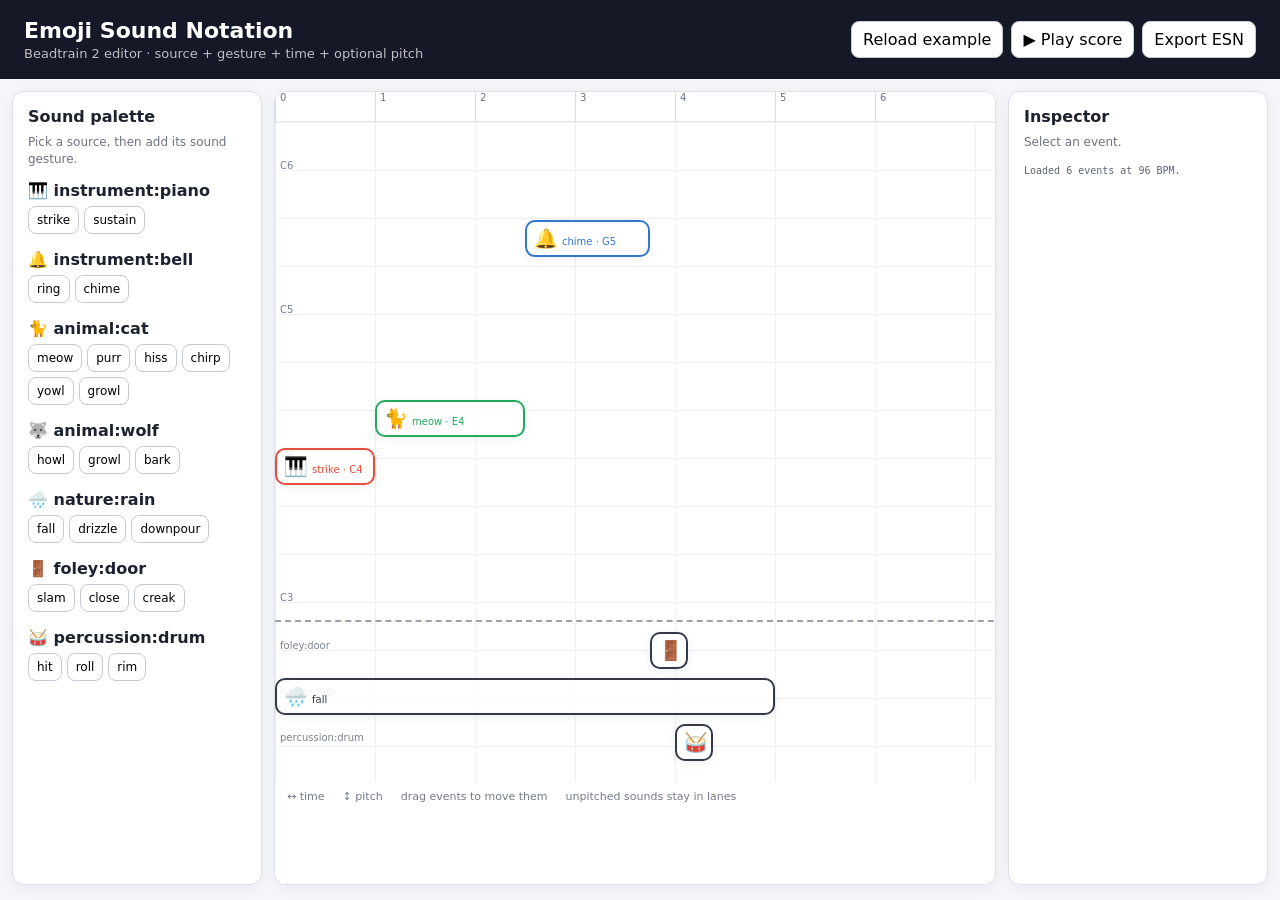
==== web/index.html @ 12aea178 "Beadtrain 2: playable sound objects and score editor" ====
<!doctype html>
<html lang="en">
<head>
  <meta charset="utf-8">
  <meta name="viewport" content="width=device-width,initial-scale=1">
  <title>Emoji Sound Notation Editor</title>
  <link rel="stylesheet" href="styles.css">
</head>
<body>
  <header>
    <div>
      <h1>Emoji Sound Notation</h1>
      <p>Beadtrain 2 editor · source + gesture + time + optional pitch</p>
    </div>
    <div class="toolbar">
      <button id="reload">Reload example</button>
      <button id="play-score">▶ Play score</button>
      <button id="export">Export ESN</button>
    </div>
  </header>

  <main>
    <aside class="panel palette-panel">
      <h2>Sound palette</h2>
      <p class="hint">Pick a source, then add its sound gesture.</p>
      <div id="palette"></div>
    </aside>

    <section class="workspace">
      <div class="ruler" id="ruler"></div>
      <div id="timeline" class="timeline" aria-label="ESN score timeline"></div>
      <div class="legend">
        <span>↔ time</span>
        <span>↕ pitch</span>
        <span>drag events to move them</span>
        <span>unpitched sounds stay in lanes</span>
      </div>
    </section>

    <aside class="panel inspector-panel">
      <h2>Inspector</h2>
      <div id="empty-inspector" class="hint">Select an event.</div>
      <form id="inspector" hidden>
        <label>ID <input id="event-id" readonly></label>
        <label>Source <input id="event-source" readonly></label>
        <label>Gesture <select id="event-gesture"></select></label>
        <label>Onset <input id="event-onset" type="number" min="0" step="0.25"></label>
        <label>Duration <input id="event-duration" type="number" min="0.01" step="0.25"></label>
        <label id="pitch-row">Pitch <input id="event-pitch" placeholder="C4"></label>
        <label>Dynamics <input id="event-dynamics" type="range" min="0" max="1" step="0.01"></label>
        <div class="inspector-actions">
          <button type="button" id="play-event">▶ Preview</button>
          <button type="button" id="delete-event" class="danger">Delete</button>
        </div>
      </form>
      <pre id="status" aria-live="polite"></pre>
    </aside>
  </main>

  <script src="editor.js"></script>
</body>
</html>
---- web/styles.css ----
* { box-sizing: border-box; }
:root {
  font-family: Inter, ui-sans-serif, system-ui, -apple-system, "Segoe UI", sans-serif;
  color: #1d2230;
  background: #f5f6fa;
}
body { margin: 0; min-height: 100vh; }
header {
  display: flex; align-items: center; justify-content: space-between;
  gap: 20px; padding: 18px 24px; background: #151827; color: white;
}
h1, h2, p { margin-top: 0; }
h1 { margin-bottom: 3px; font-size: 22px; }
header p { margin-bottom: 0; opacity: .72; font-size: 13px; }
button {
  border: 1px solid #c7cad4; background: white; border-radius: 8px;
  padding: 8px 11px; cursor: pointer; font: inherit;
}
button:hover { transform: translateY(-1px); }
.toolbar { display: flex; gap: 8px; flex-wrap: wrap; }
main {
  display: grid; grid-template-columns: 250px minmax(620px, 1fr) 260px;
  gap: 12px; padding: 12px; min-height: calc(100vh - 82px);
}
.panel, .workspace {
  background: white; border: 1px solid #dde0e8; border-radius: 12px;
  box-shadow: 0 3px 14px rgba(20,25,40,.05);
}
.panel { padding: 15px; }
.panel h2 { font-size: 16px; margin-bottom: 8px; }
.hint { color: #6c7280; font-size: 12px; line-height: 1.45; }
.source-group { margin: 12px 0 16px; }
.source-name { font-weight: 700; margin-bottom: 6px; }
.gesture-list { display: flex; flex-wrap: wrap; gap: 5px; }
.gesture-button { font-size: 12px; padding: 6px 8px; }
.workspace { min-width: 0; overflow: auto; padding: 0 0 10px; }
.ruler {
  position: sticky; top: 0; z-index: 4; height: 30px; min-width: 1000px;
  background: rgba(255,255,255,.96); border-bottom: 1px solid #e6e8ee;
}
.ruler-mark {
  position: absolute; top: 0; height: 30px; border-left: 1px solid #d9dce5;
  padding-left: 4px; font-size: 10px; color: #6c7280;
}
.timeline {
  position: relative; min-width: 1000px; min-height: 660px;
  background:
    linear-gradient(#eef0f5 1px, transparent 1px) 0 0 / 100% 48px,
    linear-gradient(90deg,#eef0f5 1px,transparent 1px) 0 0 / 100px 100%;
}
.pitch-label, .lane-label {
  position: absolute; left: 5px; font-size: 10px; color: #7b8190;
  pointer-events: none;
}
.event {
  position: absolute; min-width: 24px; border: 2px solid currentColor;
  border-radius: 10px; padding: 5px 7px; background: rgba(255,255,255,.88);
  cursor: grab; user-select: none; overflow: hidden; white-space: nowrap;
  box-shadow: 0 2px 8px rgba(30,35,50,.08);
}
.event:active { cursor: grabbing; }
.event.selected { outline: 3px solid #20243a; outline-offset: 2px; z-index: 3; }
.event .glyph { font-size: 19px; }
.event .meta { font-size: 10px; margin-left: 4px; }
.unpitched-divider {
  position: absolute; left: 0; right: 0; border-top: 2px dashed #9ba0ac;
}
.legend { display: flex; gap: 18px; padding: 8px 12px 0; color: #747a88; font-size: 11px; }
label { display: grid; gap: 4px; margin: 10px 0; font-size: 12px; color: #5f6573; }
input, select {
  width: 100%; border: 1px solid #cdd1dc; border-radius: 7px;
  padding: 7px 8px; font: inherit; color: #202435; background: white;
}
input[type=range] { padding: 0; }
.inspector-actions { display: flex; gap: 7px; margin-top: 12px; }
.danger { color: #a32626; border-color: #e0bcbc; }
#status { white-space: pre-wrap; font-size: 10px; color: #5d6575; margin-top: 14px; }
@media (max-width: 1050px) {
  main { grid-template-columns: 220px minmax(520px,1fr); }
  .inspector-panel { grid-column: 1 / -1; }
}
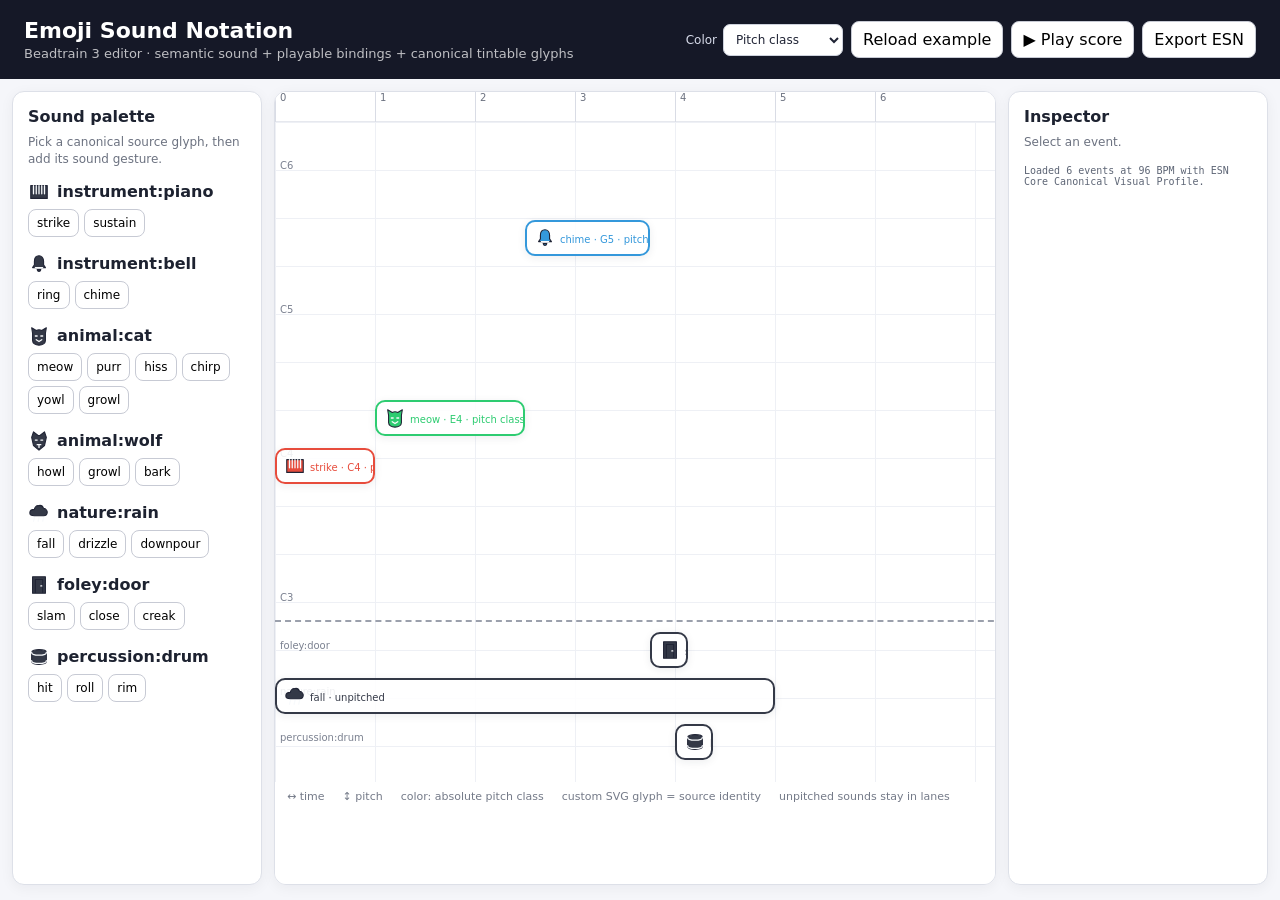
==== commit 3ca5551c: "Beadtrain 3: canonical glyphs and dual color semantics" ====
--- a/web/index.html
+++ b/web/index.html
@@ -10,9 +10,15 @@
   <header>
     <div>
       <h1>Emoji Sound Notation</h1>
-      <p>Beadtrain 2 editor · source + gesture + time + optional pitch</p>
+      <p>Beadtrain 3 editor · semantic sound + playable bindings + canonical tintable glyphs</p>
     </div>
     <div class="toolbar">
+      <label class="mode-control">Color
+        <select id="color-mode">
+          <option value="pitch_class">Pitch class</option>
+          <option value="scale_degree">Scale degree</option>
+        </select>
+      </label>
       <button id="reload">Reload example</button>
       <button id="play-score">▶ Play score</button>
       <button id="export">Export ESN</button>
@@ -22,7 +28,7 @@
   <main>
     <aside class="panel palette-panel">
       <h2>Sound palette</h2>
-      <p class="hint">Pick a source, then add its sound gesture.</p>
+      <p class="hint">Pick a canonical source glyph, then add its sound gesture.</p>
       <div id="palette"></div>
     </aside>
 
@@ -32,7 +38,8 @@
       <div class="legend">
         <span>↔ time</span>
         <span>↕ pitch</span>
-        <span>drag events to move them</span>
+        <span id="color-legend">color: absolute pitch class</span>
+        <span>custom SVG glyph = source identity</span>
         <span>unpitched sounds stay in lanes</span>
       </div>
     </section>
@@ -57,6 +64,8 @@
     </aside>
   </main>
 
+  <script src="esn-domain.js"></script>
+  <script src="visual-domain.js"></script>
   <script src="editor.js"></script>
 </body>
 </html>
--- a/web/styles.css
+++ b/web/styles.css
@@ -79,3 +79,12 @@
   main { grid-template-columns: 220px minmax(520px,1fr); }
   .inspector-panel { grid-column: 1 / -1; }
 }
+
+.mode-control {
+  display: flex; align-items: center; gap: 6px; margin: 0;
+  color: #d7dbea; font-size: 12px;
+}
+.mode-control select { width: auto; min-width: 120px; padding: 7px 8px; }
+.source-name { display: flex; align-items: center; gap: 7px; }
+.canonical-glyph { display: inline-block; vertical-align: middle; flex: 0 0 auto; }
+.event .glyph { display: inline-flex; align-items: center; vertical-align: middle; }
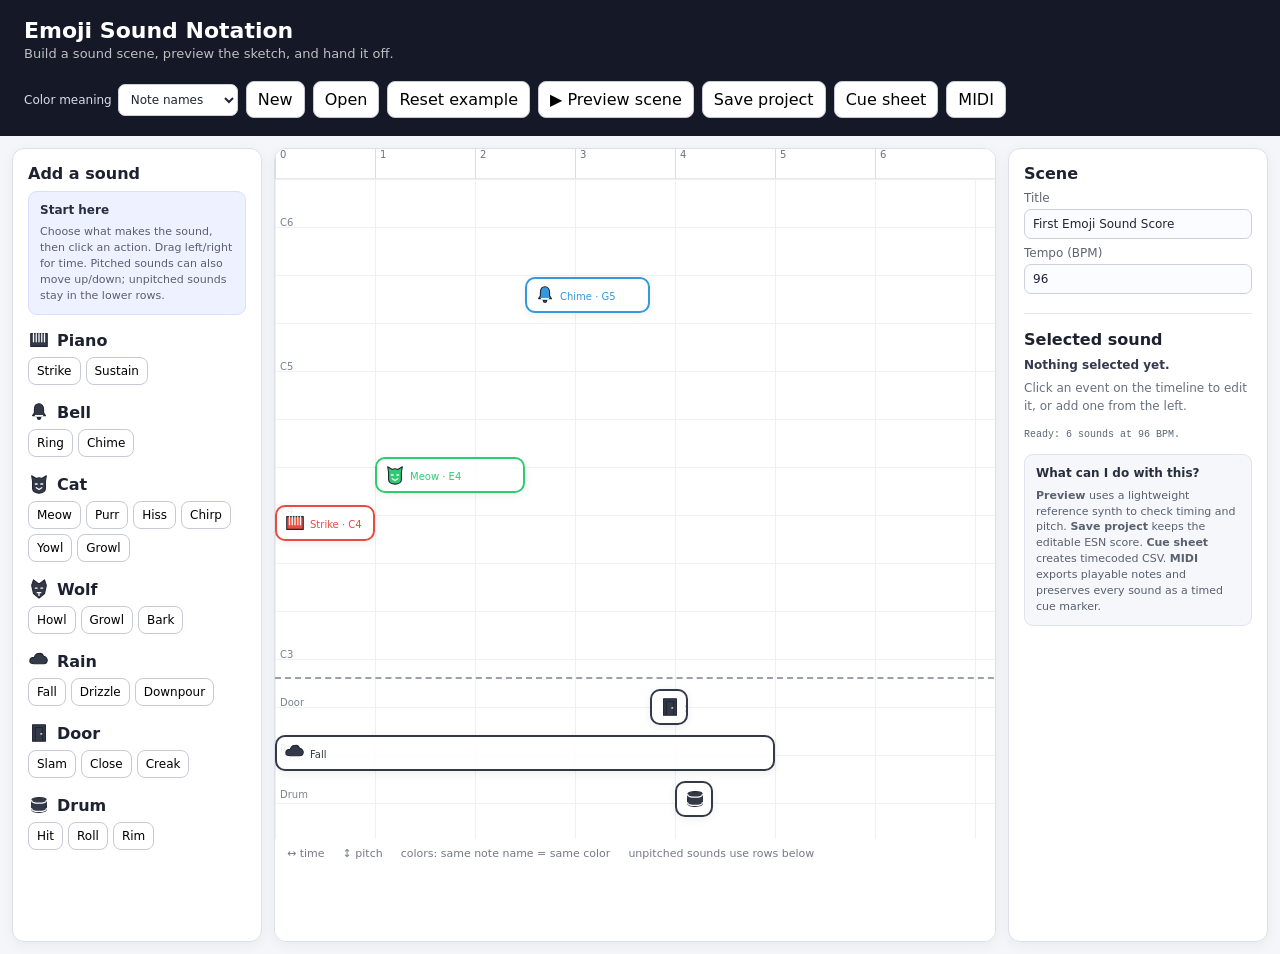
==== commit e7e44a90: "Beadtrain 4: loss-aware interchange and consumer workflow" ====
--- a/web/index.html
+++ b/web/index.html
@@ -3,69 +3,94 @@
 <head>
   <meta charset="utf-8">
   <meta name="viewport" content="width=device-width,initial-scale=1">
-  <title>Emoji Sound Notation Editor</title>
+  <title>Emoji Sound Notation</title>
+  <link rel="icon" href="../favicon.svg" type="image/svg+xml">
   <link rel="stylesheet" href="styles.css">
 </head>
 <body>
   <header>
-    <div>
+    <div class="brand-block">
       <h1>Emoji Sound Notation</h1>
-      <p>Beadtrain 3 editor · semantic sound + playable bindings + canonical tintable glyphs</p>
+      <p>Build a sound scene, preview the sketch, and hand it off.</p>
     </div>
     <div class="toolbar">
-      <label class="mode-control">Color
-        <select id="color-mode">
-          <option value="pitch_class">Pitch class</option>
-          <option value="scale_degree">Scale degree</option>
+      <label class="mode-control">Color meaning
+        <select id="color-mode" title="Change what event colors mean without changing the score">
+          <option value="pitch_class">Note names</option>
+          <option value="scale_degree">Scale steps</option>
         </select>
       </label>
-      <button id="reload">Reload example</button>
-      <button id="play-score">▶ Play score</button>
-      <button id="export">Export ESN</button>
+      <button id="new-scene" title="Start with an empty sound scene">New</button>
+      <button id="open-project" title="Open an ESN project from this computer">Open</button>
+      <input id="project-file" type="file" accept=".json,.esn.json,application/json" hidden>
+      <button id="reload" title="Restore the bundled example">Reset example</button>
+      <button id="play-score" title="Reference synth preview for timing and pitch">▶ Preview scene</button>
+      <button id="export" title="Save an editable ESN project">Save project</button>
+      <button id="export-cues" title="CSV with beat positions and timecodes">Cue sheet</button>
+      <button id="export-midi" title="Standard MIDI File with timed ESN cue markers">MIDI</button>
     </div>
   </header>
 
   <main>
     <aside class="panel palette-panel">
-      <h2>Sound palette</h2>
-      <p class="hint">Pick a canonical source glyph, then add its sound gesture.</p>
+      <h2>Add a sound</h2>
+      <div class="quick-start">
+        <strong>Start here</strong>
+        <span>Choose what makes the sound, then click an action. Drag left/right for time. Pitched sounds can also move up/down; unpitched sounds stay in the lower rows.</span>
+      </div>
       <div id="palette"></div>
     </aside>
 
     <section class="workspace">
       <div class="ruler" id="ruler"></div>
-      <div id="timeline" class="timeline" aria-label="ESN score timeline"></div>
+      <div id="timeline" class="timeline" aria-label="Sound scene timeline"></div>
       <div class="legend">
         <span>↔ time</span>
         <span>↕ pitch</span>
-        <span id="color-legend">color: absolute pitch class</span>
-        <span>custom SVG glyph = source identity</span>
-        <span>unpitched sounds stay in lanes</span>
+        <span id="color-legend">colors: same note name = same color</span>
+        <span>unpitched sounds use rows below</span>
       </div>
     </section>
 
     <aside class="panel inspector-panel">
-      <h2>Inspector</h2>
-      <div id="empty-inspector" class="hint">Select an event.</div>
+      <section class="scene-settings" aria-label="Scene settings">
+        <h2>Scene</h2>
+        <label>Title <input id="scene-title" maxlength="160"></label>
+        <label>Tempo (BPM) <input id="scene-tempo" type="number" min="1" step="1"></label>
+      </section>
+
+      <h2>Selected sound</h2>
+      <div id="empty-inspector" class="empty-state">
+        <strong>Nothing selected yet.</strong>
+        <span>Click an event on the timeline to edit it, or add one from the left.</span>
+      </div>
       <form id="inspector" hidden>
-        <label>ID <input id="event-id" readonly></label>
-        <label>Source <input id="event-source" readonly></label>
-        <label>Gesture <select id="event-gesture"></select></label>
-        <label>Onset <input id="event-onset" type="number" min="0" step="0.25"></label>
-        <label>Duration <input id="event-duration" type="number" min="0.01" step="0.25"></label>
-        <label id="pitch-row">Pitch <input id="event-pitch" placeholder="C4"></label>
-        <label>Dynamics <input id="event-dynamics" type="range" min="0" max="1" step="0.01"></label>
+        <label>Sound source <input id="event-source" readonly></label>
+        <label>Action <select id="event-gesture"></select></label>
+        <label>Starts at beat <input id="event-onset" type="number" min="0" step="0.25"></label>
+        <label>Length (beats) <input id="event-duration" type="number" min="0.01" step="0.25"></label>
+        <label id="pitch-row">Pitch <input id="event-pitch" placeholder="C4" aria-describedby="pitch-help"><span id="pitch-help" class="field-help">Example: C4, F#4, Bb3</span></label>
+        <label>Loudness <input id="event-dynamics" type="range" min="0" max="1" step="0.01"></label>
         <div class="inspector-actions">
-          <button type="button" id="play-event">▶ Preview</button>
+          <button type="button" id="play-event" title="Reference synth preview for this event">▶ Preview</button>
           <button type="button" id="delete-event" class="danger">Delete</button>
         </div>
+        <details class="advanced">
+          <summary>Advanced</summary>
+          <label>Event ID <input id="event-id" readonly></label>
+        </details>
       </form>
       <pre id="status" aria-live="polite"></pre>
+      <div class="handoff-note">
+        <strong>What can I do with this?</strong>
+        <span><b>Preview</b> uses a lightweight reference synth to check timing and pitch. <b>Save project</b> keeps the editable ESN score. <b>Cue sheet</b> creates timecoded CSV. <b>MIDI</b> exports playable notes and preserves every sound as a timed cue marker.</span>
+      </div>
     </aside>
   </main>
 
   <script src="esn-domain.js"></script>
   <script src="visual-domain.js"></script>
+  <script src="interchange-domain.js"></script>
   <script src="editor.js"></script>
 </body>
 </html>
--- a/web/styles.css
+++ b/web/styles.css
@@ -88,3 +88,38 @@
 .source-name { display: flex; align-items: center; gap: 7px; }
 .canonical-glyph { display: inline-block; vertical-align: middle; flex: 0 0 auto; }
 .event .glyph { display: inline-flex; align-items: center; vertical-align: middle; }
+
+/* Consumer-facing polish: keep semantic ids in the file format, not in the user's face. */
+.brand-block { min-width: 230px; }
+.brand-block p { max-width: 420px; }
+.quick-start, .handoff-note {
+  display: grid; gap: 5px; padding: 10px 11px; border-radius: 9px;
+  font-size: 11px; line-height: 1.45; color: #596070;
+}
+.quick-start { margin: 0 0 14px; background: #eef1ff; border: 1px solid #d9deff; }
+.quick-start strong, .handoff-note strong { color: #282e40; font-size: 12px; }
+.handoff-note { margin-top: 14px; background: #f6f7fa; border: 1px solid #e0e3eb; }
+.empty-state { display: grid; gap: 6px; color: #687080; font-size: 12px; line-height: 1.45; }
+.empty-state strong { color: #343a4c; }
+.field-help { font-size: 10px; color: #858b98; }
+.advanced { margin-top: 12px; padding-top: 8px; border-top: 1px solid #eceef3; }
+.advanced summary { cursor: pointer; color: #727988; font-size: 11px; }
+.advanced label { margin-bottom: 0; }
+
+@media (max-width: 1100px) {
+  header { flex-direction: column; align-items: flex-start; }
+  .toolbar { width: 100%; }
+}
+
+.scene-settings {
+  margin-bottom: 16px; padding-bottom: 12px;
+  border-bottom: 1px solid #e5e8ef;
+}
+.scene-settings h2 { margin-bottom: 8px; }
+.scene-settings label { margin: 7px 0; }
+.scene-settings input { background: #fbfcff; }
+
+@media (min-width: 1101px) and (max-width: 1350px) {
+  header { flex-direction: column; align-items: flex-start; }
+  .toolbar { width: 100%; }
+}
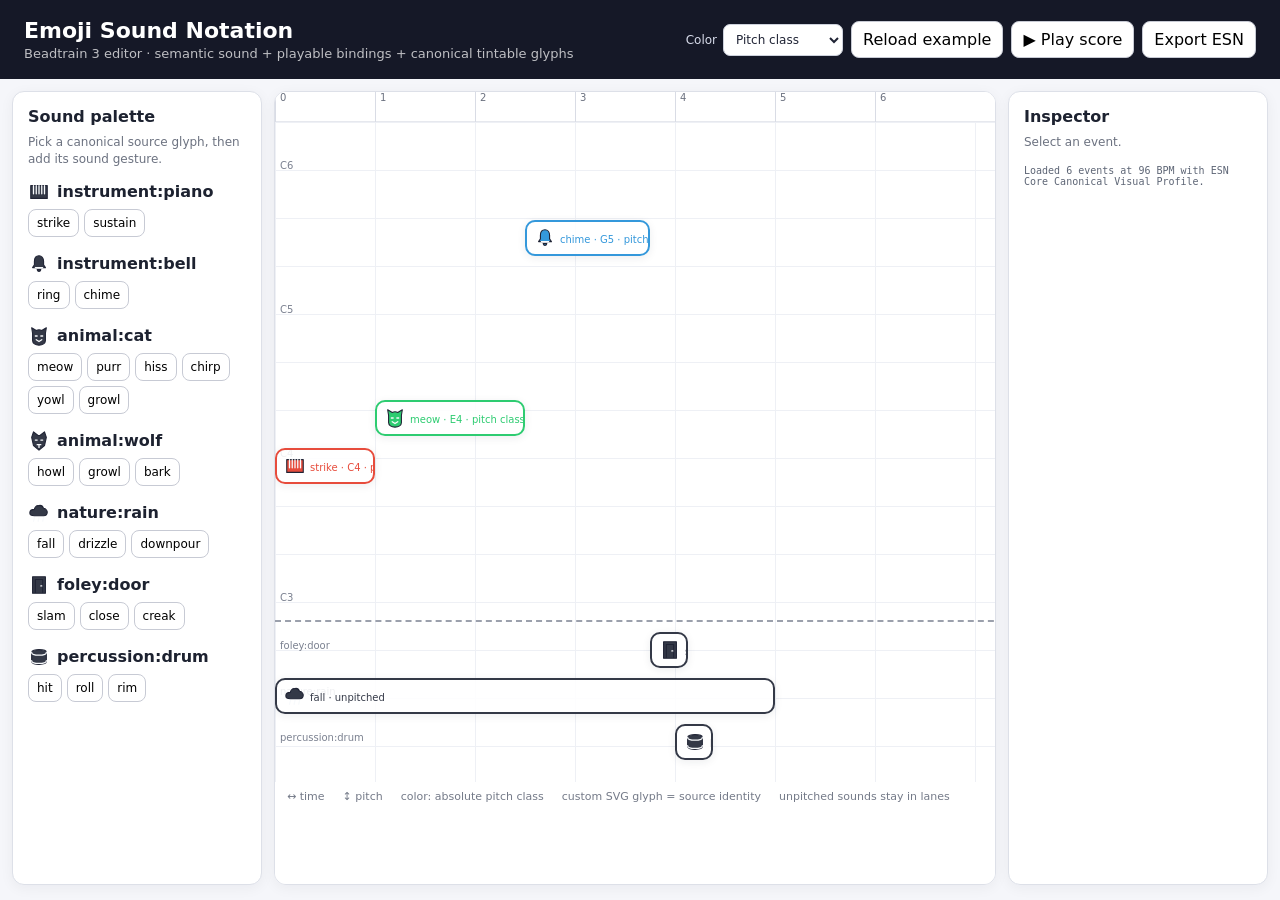
==== commit 7aa4db79: "Merge PR #3: Beadtrain 3 canonical glyphs and dual color semantics Beadtrain 3: canonical glyphs and" ====
--- a/web/index.html
+++ b/web/index.html
@@ -3,94 +3,69 @@
 <head>
   <meta charset="utf-8">
   <meta name="viewport" content="width=device-width,initial-scale=1">
-  <title>Emoji Sound Notation</title>
-  <link rel="icon" href="../favicon.svg" type="image/svg+xml">
+  <title>Emoji Sound Notation Editor</title>
   <link rel="stylesheet" href="styles.css">
 </head>
 <body>
   <header>
-    <div class="brand-block">
+    <div>
       <h1>Emoji Sound Notation</h1>
-      <p>Build a sound scene, preview the sketch, and hand it off.</p>
+      <p>Beadtrain 3 editor · semantic sound + playable bindings + canonical tintable glyphs</p>
     </div>
     <div class="toolbar">
-      <label class="mode-control">Color meaning
-        <select id="color-mode" title="Change what event colors mean without changing the score">
-          <option value="pitch_class">Note names</option>
-          <option value="scale_degree">Scale steps</option>
+      <label class="mode-control">Color
+        <select id="color-mode">
+          <option value="pitch_class">Pitch class</option>
+          <option value="scale_degree">Scale degree</option>
         </select>
       </label>
-      <button id="new-scene" title="Start with an empty sound scene">New</button>
-      <button id="open-project" title="Open an ESN project from this computer">Open</button>
-      <input id="project-file" type="file" accept=".json,.esn.json,application/json" hidden>
-      <button id="reload" title="Restore the bundled example">Reset example</button>
-      <button id="play-score" title="Reference synth preview for timing and pitch">▶ Preview scene</button>
-      <button id="export" title="Save an editable ESN project">Save project</button>
-      <button id="export-cues" title="CSV with beat positions and timecodes">Cue sheet</button>
-      <button id="export-midi" title="Standard MIDI File with timed ESN cue markers">MIDI</button>
+      <button id="reload">Reload example</button>
+      <button id="play-score">▶ Play score</button>
+      <button id="export">Export ESN</button>
     </div>
   </header>
 
   <main>
     <aside class="panel palette-panel">
-      <h2>Add a sound</h2>
-      <div class="quick-start">
-        <strong>Start here</strong>
-        <span>Choose what makes the sound, then click an action. Drag left/right for time. Pitched sounds can also move up/down; unpitched sounds stay in the lower rows.</span>
-      </div>
+      <h2>Sound palette</h2>
+      <p class="hint">Pick a canonical source glyph, then add its sound gesture.</p>
       <div id="palette"></div>
     </aside>
 
     <section class="workspace">
       <div class="ruler" id="ruler"></div>
-      <div id="timeline" class="timeline" aria-label="Sound scene timeline"></div>
+      <div id="timeline" class="timeline" aria-label="ESN score timeline"></div>
       <div class="legend">
         <span>↔ time</span>
         <span>↕ pitch</span>
-        <span id="color-legend">colors: same note name = same color</span>
-        <span>unpitched sounds use rows below</span>
+        <span id="color-legend">color: absolute pitch class</span>
+        <span>custom SVG glyph = source identity</span>
+        <span>unpitched sounds stay in lanes</span>
       </div>
     </section>
 
     <aside class="panel inspector-panel">
-      <section class="scene-settings" aria-label="Scene settings">
-        <h2>Scene</h2>
-        <label>Title <input id="scene-title" maxlength="160"></label>
-        <label>Tempo (BPM) <input id="scene-tempo" type="number" min="1" step="1"></label>
-      </section>
-
-      <h2>Selected sound</h2>
-      <div id="empty-inspector" class="empty-state">
-        <strong>Nothing selected yet.</strong>
-        <span>Click an event on the timeline to edit it, or add one from the left.</span>
-      </div>
+      <h2>Inspector</h2>
+      <div id="empty-inspector" class="hint">Select an event.</div>
       <form id="inspector" hidden>
-        <label>Sound source <input id="event-source" readonly></label>
-        <label>Action <select id="event-gesture"></select></label>
-        <label>Starts at beat <input id="event-onset" type="number" min="0" step="0.25"></label>
-        <label>Length (beats) <input id="event-duration" type="number" min="0.01" step="0.25"></label>
-        <label id="pitch-row">Pitch <input id="event-pitch" placeholder="C4" aria-describedby="pitch-help"><span id="pitch-help" class="field-help">Example: C4, F#4, Bb3</span></label>
-        <label>Loudness <input id="event-dynamics" type="range" min="0" max="1" step="0.01"></label>
+        <label>ID <input id="event-id" readonly></label>
+        <label>Source <input id="event-source" readonly></label>
+        <label>Gesture <select id="event-gesture"></select></label>
+        <label>Onset <input id="event-onset" type="number" min="0" step="0.25"></label>
+        <label>Duration <input id="event-duration" type="number" min="0.01" step="0.25"></label>
+        <label id="pitch-row">Pitch <input id="event-pitch" placeholder="C4"></label>
+        <label>Dynamics <input id="event-dynamics" type="range" min="0" max="1" step="0.01"></label>
         <div class="inspector-actions">
-          <button type="button" id="play-event" title="Reference synth preview for this event">▶ Preview</button>
+          <button type="button" id="play-event">▶ Preview</button>
           <button type="button" id="delete-event" class="danger">Delete</button>
         </div>
-        <details class="advanced">
-          <summary>Advanced</summary>
-          <label>Event ID <input id="event-id" readonly></label>
-        </details>
       </form>
       <pre id="status" aria-live="polite"></pre>
-      <div class="handoff-note">
-        <strong>What can I do with this?</strong>
-        <span><b>Preview</b> uses a lightweight reference synth to check timing and pitch. <b>Save project</b> keeps the editable ESN score. <b>Cue sheet</b> creates timecoded CSV. <b>MIDI</b> exports playable notes and preserves every sound as a timed cue marker.</span>
-      </div>
     </aside>
   </main>
 
   <script src="esn-domain.js"></script>
   <script src="visual-domain.js"></script>
-  <script src="interchange-domain.js"></script>
   <script src="editor.js"></script>
 </body>
 </html>
--- a/web/styles.css
+++ b/web/styles.css
@@ -88,38 +88,3 @@
 .source-name { display: flex; align-items: center; gap: 7px; }
 .canonical-glyph { display: inline-block; vertical-align: middle; flex: 0 0 auto; }
 .event .glyph { display: inline-flex; align-items: center; vertical-align: middle; }
-
-/* Consumer-facing polish: keep semantic ids in the file format, not in the user's face. */
-.brand-block { min-width: 230px; }
-.brand-block p { max-width: 420px; }
-.quick-start, .handoff-note {
-  display: grid; gap: 5px; padding: 10px 11px; border-radius: 9px;
-  font-size: 11px; line-height: 1.45; color: #596070;
-}
-.quick-start { margin: 0 0 14px; background: #eef1ff; border: 1px solid #d9deff; }
-.quick-start strong, .handoff-note strong { color: #282e40; font-size: 12px; }
-.handoff-note { margin-top: 14px; background: #f6f7fa; border: 1px solid #e0e3eb; }
-.empty-state { display: grid; gap: 6px; color: #687080; font-size: 12px; line-height: 1.45; }
-.empty-state strong { color: #343a4c; }
-.field-help { font-size: 10px; color: #858b98; }
-.advanced { margin-top: 12px; padding-top: 8px; border-top: 1px solid #eceef3; }
-.advanced summary { cursor: pointer; color: #727988; font-size: 11px; }
-.advanced label { margin-bottom: 0; }
-
-@media (max-width: 1100px) {
-  header { flex-direction: column; align-items: flex-start; }
-  .toolbar { width: 100%; }
-}
-
-.scene-settings {
-  margin-bottom: 16px; padding-bottom: 12px;
-  border-bottom: 1px solid #e5e8ef;
-}
-.scene-settings h2 { margin-bottom: 8px; }
-.scene-settings label { margin: 7px 0; }
-.scene-settings input { background: #fbfcff; }
-
-@media (min-width: 1101px) and (max-width: 1350px) {
-  header { flex-direction: column; align-items: flex-start; }
-  .toolbar { width: 100%; }
-}
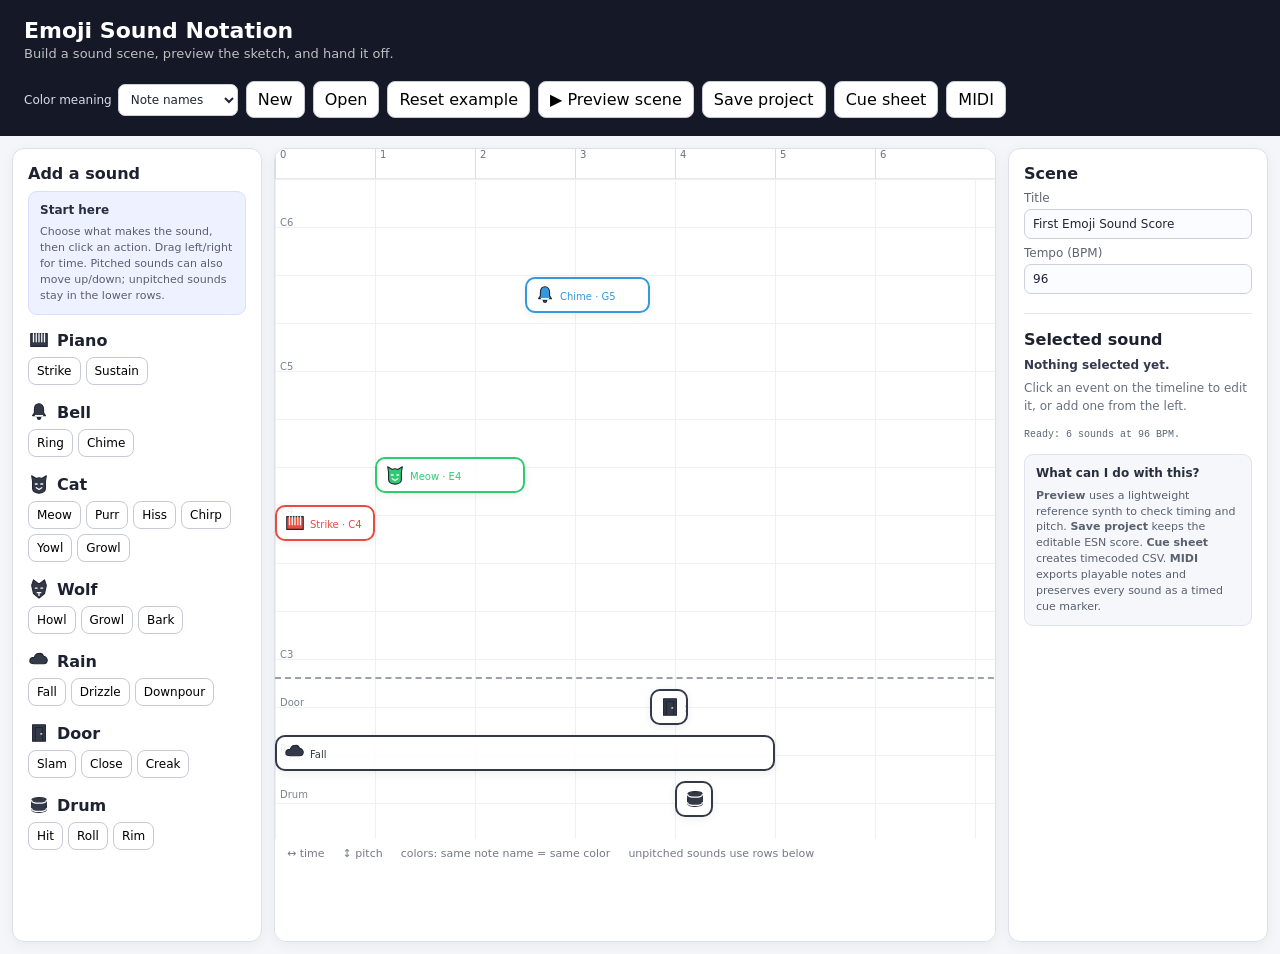
==== commit b0a7a03a: "Merge PR #4: Beadtrain 4 loss-aware interchange and consumer workflow Beadtrain 4: loss-aware interc" ====
--- a/web/index.html
+++ b/web/index.html
@@ -3,69 +3,94 @@
 <head>
   <meta charset="utf-8">
   <meta name="viewport" content="width=device-width,initial-scale=1">
-  <title>Emoji Sound Notation Editor</title>
+  <title>Emoji Sound Notation</title>
+  <link rel="icon" href="../favicon.svg" type="image/svg+xml">
   <link rel="stylesheet" href="styles.css">
 </head>
 <body>
   <header>
-    <div>
+    <div class="brand-block">
       <h1>Emoji Sound Notation</h1>
-      <p>Beadtrain 3 editor · semantic sound + playable bindings + canonical tintable glyphs</p>
+      <p>Build a sound scene, preview the sketch, and hand it off.</p>
     </div>
     <div class="toolbar">
-      <label class="mode-control">Color
-        <select id="color-mode">
-          <option value="pitch_class">Pitch class</option>
-          <option value="scale_degree">Scale degree</option>
+      <label class="mode-control">Color meaning
+        <select id="color-mode" title="Change what event colors mean without changing the score">
+          <option value="pitch_class">Note names</option>
+          <option value="scale_degree">Scale steps</option>
         </select>
       </label>
-      <button id="reload">Reload example</button>
-      <button id="play-score">▶ Play score</button>
-      <button id="export">Export ESN</button>
+      <button id="new-scene" title="Start with an empty sound scene">New</button>
+      <button id="open-project" title="Open an ESN project from this computer">Open</button>
+      <input id="project-file" type="file" accept=".json,.esn.json,application/json" hidden>
+      <button id="reload" title="Restore the bundled example">Reset example</button>
+      <button id="play-score" title="Reference synth preview for timing and pitch">▶ Preview scene</button>
+      <button id="export" title="Save an editable ESN project">Save project</button>
+      <button id="export-cues" title="CSV with beat positions and timecodes">Cue sheet</button>
+      <button id="export-midi" title="Standard MIDI File with timed ESN cue markers">MIDI</button>
     </div>
   </header>
 
   <main>
     <aside class="panel palette-panel">
-      <h2>Sound palette</h2>
-      <p class="hint">Pick a canonical source glyph, then add its sound gesture.</p>
+      <h2>Add a sound</h2>
+      <div class="quick-start">
+        <strong>Start here</strong>
+        <span>Choose what makes the sound, then click an action. Drag left/right for time. Pitched sounds can also move up/down; unpitched sounds stay in the lower rows.</span>
+      </div>
       <div id="palette"></div>
     </aside>
 
     <section class="workspace">
       <div class="ruler" id="ruler"></div>
-      <div id="timeline" class="timeline" aria-label="ESN score timeline"></div>
+      <div id="timeline" class="timeline" aria-label="Sound scene timeline"></div>
       <div class="legend">
         <span>↔ time</span>
         <span>↕ pitch</span>
-        <span id="color-legend">color: absolute pitch class</span>
-        <span>custom SVG glyph = source identity</span>
-        <span>unpitched sounds stay in lanes</span>
+        <span id="color-legend">colors: same note name = same color</span>
+        <span>unpitched sounds use rows below</span>
       </div>
     </section>
 
     <aside class="panel inspector-panel">
-      <h2>Inspector</h2>
-      <div id="empty-inspector" class="hint">Select an event.</div>
+      <section class="scene-settings" aria-label="Scene settings">
+        <h2>Scene</h2>
+        <label>Title <input id="scene-title" maxlength="160"></label>
+        <label>Tempo (BPM) <input id="scene-tempo" type="number" min="1" step="1"></label>
+      </section>
+
+      <h2>Selected sound</h2>
+      <div id="empty-inspector" class="empty-state">
+        <strong>Nothing selected yet.</strong>
+        <span>Click an event on the timeline to edit it, or add one from the left.</span>
+      </div>
       <form id="inspector" hidden>
-        <label>ID <input id="event-id" readonly></label>
-        <label>Source <input id="event-source" readonly></label>
-        <label>Gesture <select id="event-gesture"></select></label>
-        <label>Onset <input id="event-onset" type="number" min="0" step="0.25"></label>
-        <label>Duration <input id="event-duration" type="number" min="0.01" step="0.25"></label>
-        <label id="pitch-row">Pitch <input id="event-pitch" placeholder="C4"></label>
-        <label>Dynamics <input id="event-dynamics" type="range" min="0" max="1" step="0.01"></label>
+        <label>Sound source <input id="event-source" readonly></label>
+        <label>Action <select id="event-gesture"></select></label>
+        <label>Starts at beat <input id="event-onset" type="number" min="0" step="0.25"></label>
+        <label>Length (beats) <input id="event-duration" type="number" min="0.01" step="0.25"></label>
+        <label id="pitch-row">Pitch <input id="event-pitch" placeholder="C4" aria-describedby="pitch-help"><span id="pitch-help" class="field-help">Example: C4, F#4, Bb3</span></label>
+        <label>Loudness <input id="event-dynamics" type="range" min="0" max="1" step="0.01"></label>
         <div class="inspector-actions">
-          <button type="button" id="play-event">▶ Preview</button>
+          <button type="button" id="play-event" title="Reference synth preview for this event">▶ Preview</button>
           <button type="button" id="delete-event" class="danger">Delete</button>
         </div>
+        <details class="advanced">
+          <summary>Advanced</summary>
+          <label>Event ID <input id="event-id" readonly></label>
+        </details>
       </form>
       <pre id="status" aria-live="polite"></pre>
+      <div class="handoff-note">
+        <strong>What can I do with this?</strong>
+        <span><b>Preview</b> uses a lightweight reference synth to check timing and pitch. <b>Save project</b> keeps the editable ESN score. <b>Cue sheet</b> creates timecoded CSV. <b>MIDI</b> exports playable notes and preserves every sound as a timed cue marker.</span>
+      </div>
     </aside>
   </main>
 
   <script src="esn-domain.js"></script>
   <script src="visual-domain.js"></script>
+  <script src="interchange-domain.js"></script>
   <script src="editor.js"></script>
 </body>
 </html>
--- a/web/styles.css
+++ b/web/styles.css
@@ -88,3 +88,38 @@
 .source-name { display: flex; align-items: center; gap: 7px; }
 .canonical-glyph { display: inline-block; vertical-align: middle; flex: 0 0 auto; }
 .event .glyph { display: inline-flex; align-items: center; vertical-align: middle; }
+
+/* Consumer-facing polish: keep semantic ids in the file format, not in the user's face. */
+.brand-block { min-width: 230px; }
+.brand-block p { max-width: 420px; }
+.quick-start, .handoff-note {
+  display: grid; gap: 5px; padding: 10px 11px; border-radius: 9px;
+  font-size: 11px; line-height: 1.45; color: #596070;
+}
+.quick-start { margin: 0 0 14px; background: #eef1ff; border: 1px solid #d9deff; }
+.quick-start strong, .handoff-note strong { color: #282e40; font-size: 12px; }
+.handoff-note { margin-top: 14px; background: #f6f7fa; border: 1px solid #e0e3eb; }
+.empty-state { display: grid; gap: 6px; color: #687080; font-size: 12px; line-height: 1.45; }
+.empty-state strong { color: #343a4c; }
+.field-help { font-size: 10px; color: #858b98; }
+.advanced { margin-top: 12px; padding-top: 8px; border-top: 1px solid #eceef3; }
+.advanced summary { cursor: pointer; color: #727988; font-size: 11px; }
+.advanced label { margin-bottom: 0; }
+
+@media (max-width: 1100px) {
+  header { flex-direction: column; align-items: flex-start; }
+  .toolbar { width: 100%; }
+}
+
+.scene-settings {
+  margin-bottom: 16px; padding-bottom: 12px;
+  border-bottom: 1px solid #e5e8ef;
+}
+.scene-settings h2 { margin-bottom: 8px; }
+.scene-settings label { margin: 7px 0; }
+.scene-settings input { background: #fbfcff; }
+
+@media (min-width: 1101px) and (max-width: 1350px) {
+  header { flex-direction: column; align-items: flex-start; }
+  .toolbar { width: 100%; }
+}
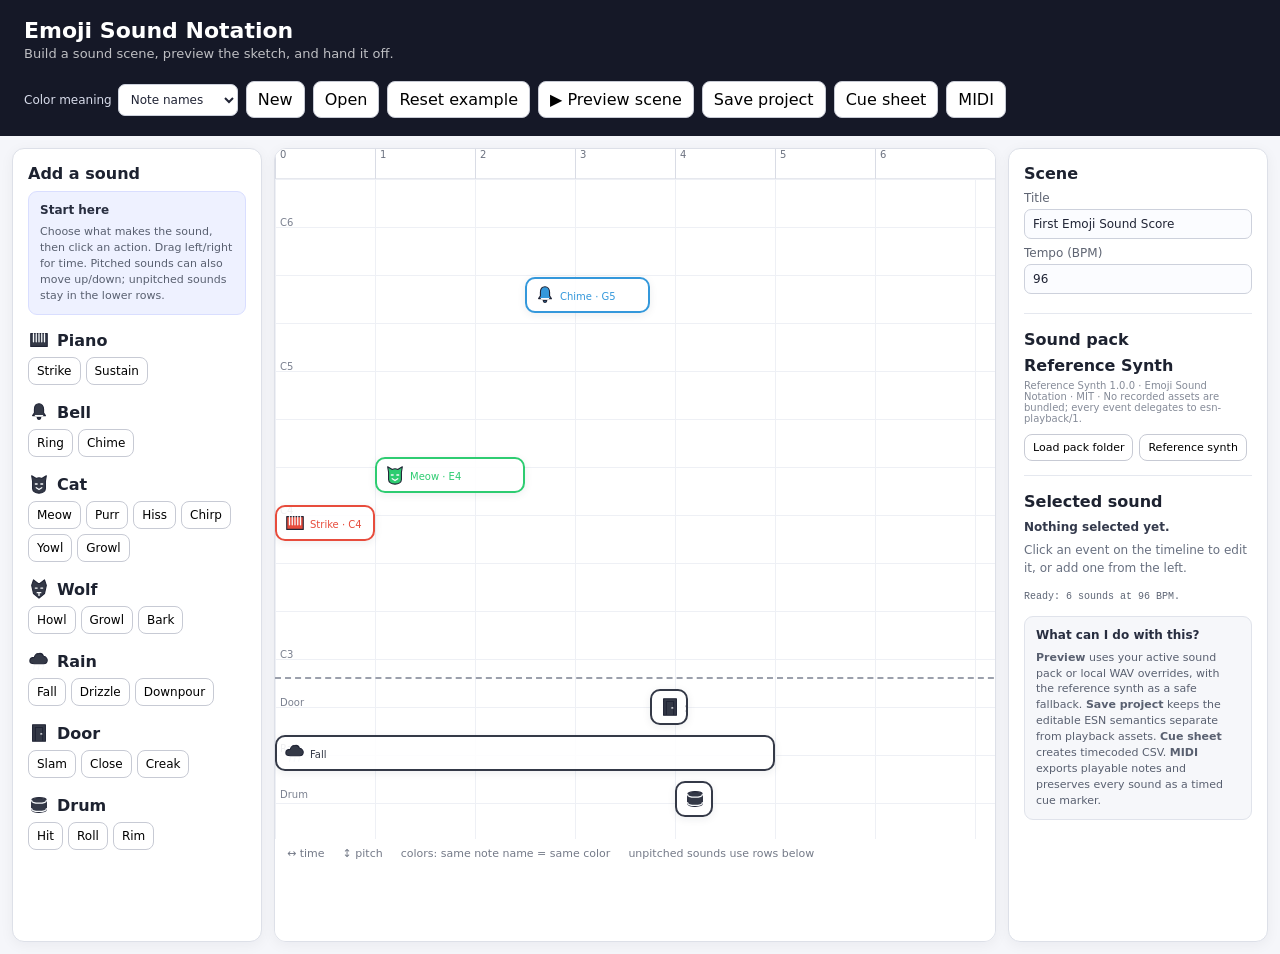
==== commit 2dd81746: "Beadtrain 5: add swappable sound realization" ====
--- a/web/index.html
+++ b/web/index.html
@@ -24,7 +24,7 @@
       <button id="open-project" title="Open an ESN project from this computer">Open</button>
       <input id="project-file" type="file" accept=".json,.esn.json,application/json" hidden>
       <button id="reload" title="Restore the bundled example">Reset example</button>
-      <button id="play-score" title="Reference synth preview for timing and pitch">▶ Preview scene</button>
+      <button id="play-score" title="Preview with the active sound pack, local samples, and reference fallback">▶ Preview scene</button>
       <button id="export" title="Save an editable ESN project">Save project</button>
       <button id="export-cues" title="CSV with beat positions and timecodes">Cue sheet</button>
       <button id="export-midi" title="Standard MIDI File with timed ESN cue markers">MIDI</button>
@@ -59,6 +59,17 @@
         <label>Tempo (BPM) <input id="scene-tempo" type="number" min="1" step="1"></label>
       </section>
 
+      <section class="sound-pack-settings" aria-label="Sound pack settings">
+        <h2>Sound pack</h2>
+        <strong id="pack-name">Reference Synth</strong>
+        <span id="pack-meta" class="field-help">Built-in sketch playback; no recorded samples.</span>
+        <div class="pack-actions">
+          <button type="button" id="load-pack">Load pack folder</button>
+          <button type="button" id="use-reference-pack">Reference synth</button>
+        </div>
+        <input id="pack-folder" type="file" accept=".json,.wav,audio/wav" webkitdirectory directory multiple hidden>
+      </section>
+
       <h2>Selected sound</h2>
       <div id="empty-inspector" class="empty-state">
         <strong>Nothing selected yet.</strong>
@@ -71,8 +82,20 @@
         <label>Length (beats) <input id="event-duration" type="number" min="0.01" step="0.25"></label>
         <label id="pitch-row">Pitch <input id="event-pitch" placeholder="C4" aria-describedby="pitch-help"><span id="pitch-help" class="field-help">Example: C4, F#4, Bb3</span></label>
         <label>Loudness <input id="event-dynamics" type="range" min="0" max="1" step="0.01"></label>
+        <fieldset class="realization-control">
+          <legend>Playback realization</legend>
+          <strong id="event-realization">Reference synth</strong>
+          <span id="event-realization-detail" class="field-help">Uses the built-in sketch sound.</span>
+          <div class="pack-actions">
+            <button type="button" id="choose-sample">Use WAV sample</button>
+            <button type="button" id="clear-sample">Clear local sample</button>
+          </div>
+          <label>Sample root pitch (optional)<input id="sample-root" placeholder="C4"><span class="field-help">Use this when the WAV has a known pitch and should follow event pitch.</span></label>
+          <label class="checkbox-row"><input id="sample-loop" type="checkbox"> Loop sample to fill event</label>
+          <input id="sample-file" type="file" accept=".wav,audio/wav" hidden>
+        </fieldset>
         <div class="inspector-actions">
-          <button type="button" id="play-event" title="Reference synth preview for this event">▶ Preview</button>
+          <button type="button" id="play-event" title="Preview this sound with its active realization">▶ Preview</button>
           <button type="button" id="delete-event" class="danger">Delete</button>
         </div>
         <details class="advanced">
@@ -83,7 +106,7 @@
       <pre id="status" aria-live="polite"></pre>
       <div class="handoff-note">
         <strong>What can I do with this?</strong>
-        <span><b>Preview</b> uses a lightweight reference synth to check timing and pitch. <b>Save project</b> keeps the editable ESN score. <b>Cue sheet</b> creates timecoded CSV. <b>MIDI</b> exports playable notes and preserves every sound as a timed cue marker.</span>
+        <span><b>Preview</b> uses your active sound pack or local WAV overrides, with the reference synth as a safe fallback. <b>Save project</b> keeps the editable ESN semantics separate from playback assets. <b>Cue sheet</b> creates timecoded CSV. <b>MIDI</b> exports playable notes and preserves every sound as a timed cue marker.</span>
       </div>
     </aside>
   </main>
@@ -91,6 +114,7 @@
   <script src="esn-domain.js"></script>
   <script src="visual-domain.js"></script>
   <script src="interchange-domain.js"></script>
+  <script src="sound-pack-domain.js"></script>
   <script src="editor.js"></script>
 </body>
 </html>
--- a/web/styles.css
+++ b/web/styles.css
@@ -123,3 +123,18 @@
   header { flex-direction: column; align-items: flex-start; }
   .toolbar { width: 100%; }
 }
+
+.sound-pack-settings {
+  display: grid; gap: 5px; margin-bottom: 16px; padding-bottom: 14px;
+  border-bottom: 1px solid #e5e8ef;
+}
+.sound-pack-settings h2 { margin-bottom: 2px; }
+.pack-actions { display: flex; flex-wrap: wrap; gap: 6px; margin-top: 5px; }
+.pack-actions button { padding: 6px 8px; font-size: 11px; }
+.realization-control {
+  display: grid; gap: 5px; margin: 12px 0 0; padding: 10px;
+  border: 1px solid #e0e3eb; border-radius: 9px; background: #f8f9fc;
+}
+.realization-control legend { padding: 0 5px; color: #5f6573; font-size: 11px; }
+.checkbox-row { display: flex; align-items: center; gap: 6px; margin: 4px 0 0; }
+.checkbox-row input { width: auto; margin: 0; }
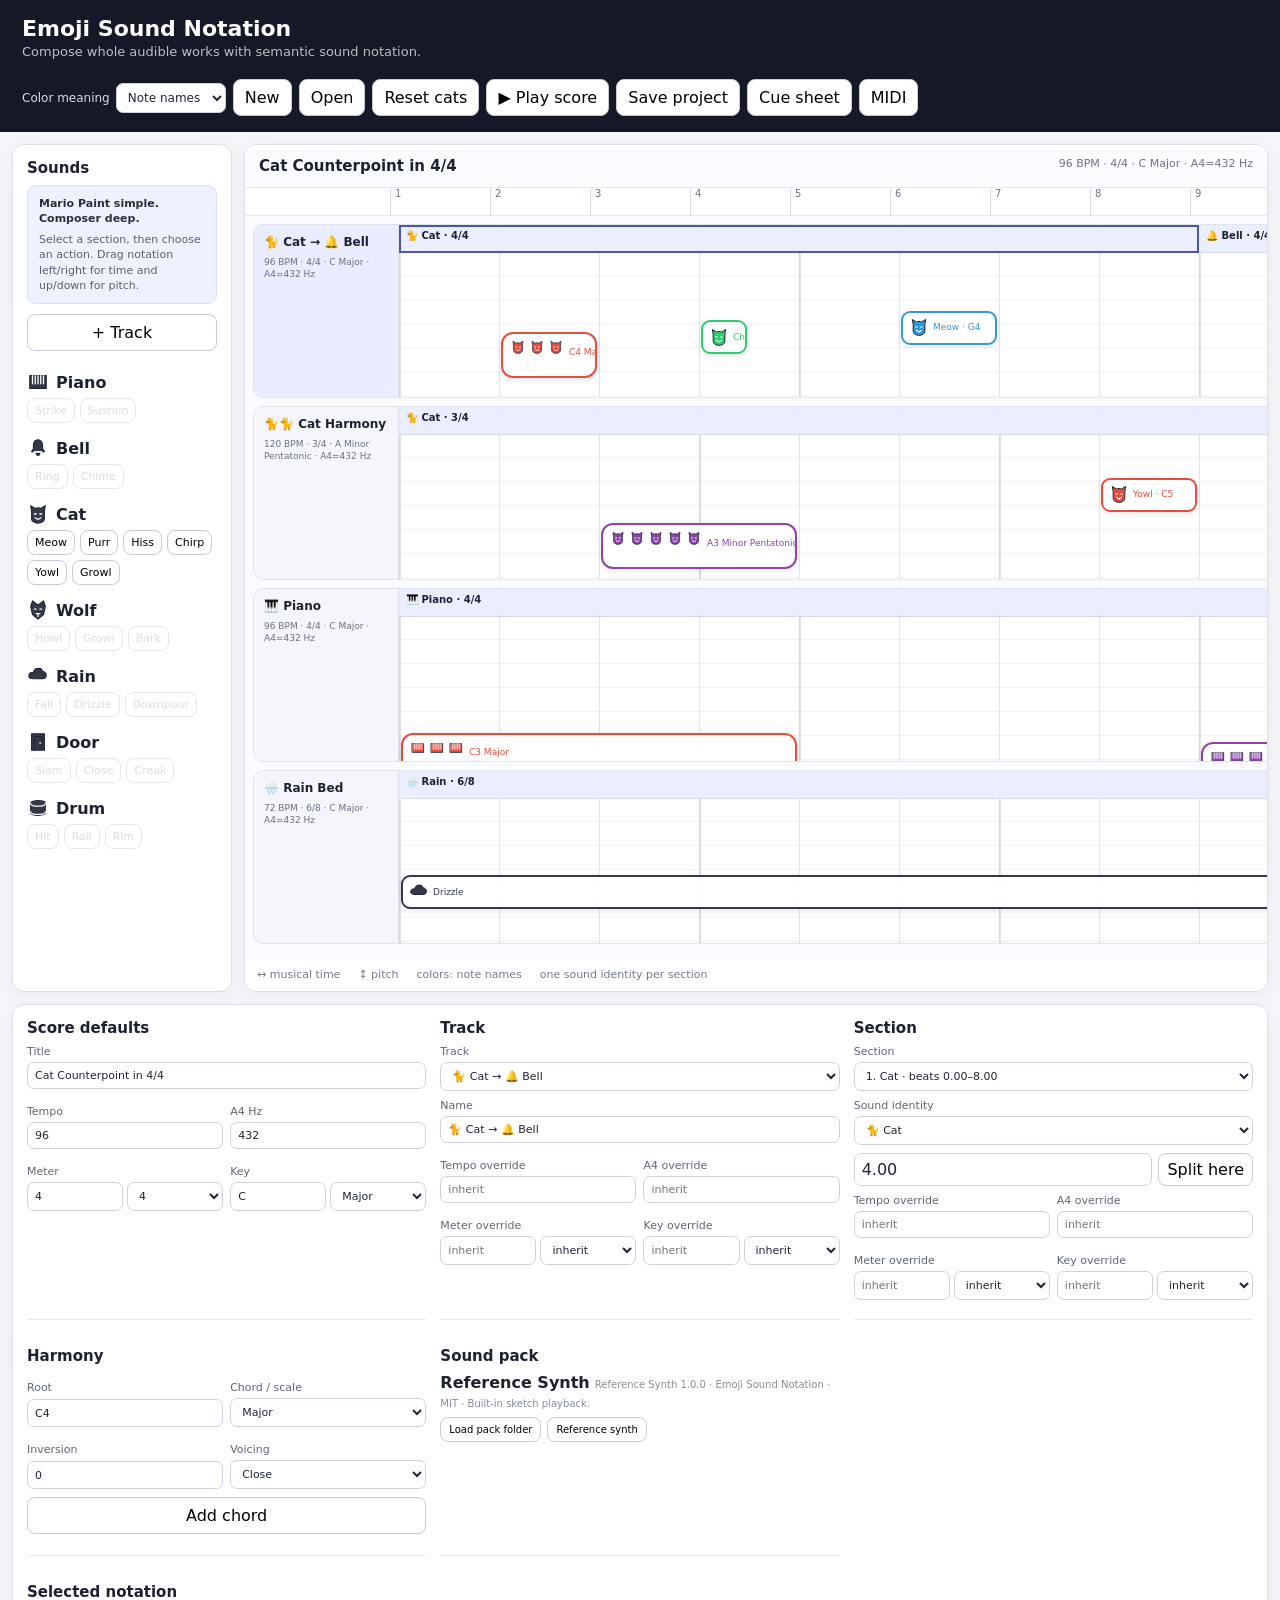
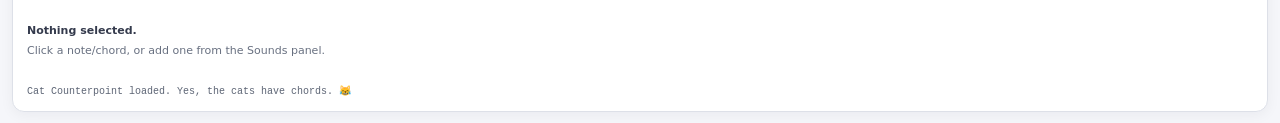
==== commit aa80ddc8: "Beadtrain 6: complete score grammar and composer product" ====
--- a/web/index.html
+++ b/web/index.html
@@ -11,107 +11,94 @@
   <header>
     <div class="brand-block">
       <h1>Emoji Sound Notation</h1>
-      <p>Build a sound scene, preview the sketch, and hand it off.</p>
+      <p>Compose whole audible works with semantic sound notation.</p>
     </div>
     <div class="toolbar">
       <label class="mode-control">Color meaning
-        <select id="color-mode" title="Change what event colors mean without changing the score">
-          <option value="pitch_class">Note names</option>
-          <option value="scale_degree">Scale steps</option>
-        </select>
+        <select id="color-mode"><option value="pitch_class">Note names</option><option value="scale_degree">Scale steps</option></select>
       </label>
-      <button id="new-scene" title="Start with an empty sound scene">New</button>
-      <button id="open-project" title="Open an ESN project from this computer">Open</button>
-      <input id="project-file" type="file" accept=".json,.esn.json,application/json" hidden>
-      <button id="reload" title="Restore the bundled example">Reset example</button>
-      <button id="play-score" title="Preview with the active sound pack, local samples, and reference fallback">▶ Preview scene</button>
-      <button id="export" title="Save an editable ESN project">Save project</button>
-      <button id="export-cues" title="CSV with beat positions and timecodes">Cue sheet</button>
-      <button id="export-midi" title="Standard MIDI File with timed ESN cue markers">MIDI</button>
+      <button id="new-scene">New</button><button id="open-project">Open</button>
+      <input id="project-file" type="file" accept=".json,.esn,.esn.json,application/json" hidden>
+      <button id="reload">Reset cats</button><button id="play-score">▶ Play score</button>
+      <button id="export">Save project</button><button id="export-cues">Cue sheet</button><button id="export-midi">MIDI</button>
     </div>
   </header>
-
   <main>
     <aside class="panel palette-panel">
-      <h2>Add a sound</h2>
-      <div class="quick-start">
-        <strong>Start here</strong>
-        <span>Choose what makes the sound, then click an action. Drag left/right for time. Pitched sounds can also move up/down; unpitched sounds stay in the lower rows.</span>
-      </div>
+      <h2>Sounds</h2>
+      <div class="quick-start"><strong>Mario Paint simple. Composer deep.</strong><span>Select a section, then choose an action. Drag notation left/right for time and up/down for pitch.</span></div>
+      <button id="add-track" class="wide-button">+ Track</button>
       <div id="palette"></div>
     </aside>
 
     <section class="workspace">
+      <div class="score-head">
+        <strong id="score-title-display">Score</strong>
+        <span id="score-context-display">96 BPM · 4/4 · C major · A4=432 Hz</span>
+      </div>
       <div class="ruler" id="ruler"></div>
-      <div id="timeline" class="timeline" aria-label="Sound scene timeline"></div>
-      <div class="legend">
-        <span>↔ time</span>
-        <span>↕ pitch</span>
-        <span id="color-legend">colors: same note name = same color</span>
-        <span>unpitched sounds use rows below</span>
-      </div>
+      <div id="timeline" class="timeline" aria-label="Multi-track sound score"></div>
+      <div class="legend"><span>↔ musical time</span><span>↕ pitch</span><span id="color-legend">colors: note names</span><span>one sound identity per section</span></div>
     </section>
 
     <aside class="panel inspector-panel">
-      <section class="scene-settings" aria-label="Scene settings">
-        <h2>Scene</h2>
+      <section class="scene-settings">
+        <h2>Score defaults</h2>
         <label>Title <input id="scene-title" maxlength="160"></label>
-        <label>Tempo (BPM) <input id="scene-tempo" type="number" min="1" step="1"></label>
+        <div class="two-col"><label>Tempo <input id="scene-tempo" type="number" min="1"></label><label>A4 Hz <input id="scene-tuning" type="number" min="1" step="0.1"></label></div>
+        <div class="two-col"><label>Meter <span class="inline-pair"><input id="scene-meter-num" type="number" min="1"><select id="scene-meter-den"><option>1</option><option>2</option><option selected>4</option><option>8</option><option>16</option></select></span></label><label>Key <span class="inline-pair"><input id="scene-key" value="C"><select id="scene-scale"></select></span></label></div>
+      </section>
+      <section class="track-settings">
+        <h2>Track</h2>
+        <label>Track <select id="track-select"></select></label>
+        <label>Name <input id="track-name"></label>
+        <div class="two-col"><label>Tempo override <input id="track-tempo" type="number" min="1" placeholder="inherit"></label><label>A4 override <input id="track-tuning" type="number" min="1" step="0.1" placeholder="inherit"></label></div>
+        <div class="two-col"><label>Meter override <span class="inline-pair"><input id="track-meter-num" type="number" min="1" placeholder="inherit"><select id="track-meter-den"><option value="">inherit</option><option>1</option><option>2</option><option>4</option><option>8</option><option>16</option></select></span></label><label>Key override <span class="inline-pair"><input id="track-key" placeholder="inherit"><select id="track-scale"><option value="">inherit</option></select></span></label></div>
       </section>
 
-      <section class="sound-pack-settings" aria-label="Sound pack settings">
-        <h2>Sound pack</h2>
-        <strong id="pack-name">Reference Synth</strong>
-        <span id="pack-meta" class="field-help">Built-in sketch playback; no recorded samples.</span>
-        <div class="pack-actions">
-          <button type="button" id="load-pack">Load pack folder</button>
-          <button type="button" id="use-reference-pack">Reference synth</button>
-        </div>
+      <section class="section-settings">
+        <h2>Section</h2>
+        <label>Section <select id="section-select"></select></label>
+        <label>Sound identity <select id="section-source"></select></label>
+        <div class="split-control"><input id="section-split-beat" type="number" min="0" step="0.25" placeholder="beat"><button id="split-section" type="button">Split here</button></div>
+        <div class="two-col"><label>Tempo override <input id="section-tempo" type="number" min="1" placeholder="inherit"></label><label>A4 override <input id="section-tuning" type="number" min="1" step="0.1" placeholder="inherit"></label></div>
+        <div class="two-col"><label>Meter override <span class="inline-pair"><input id="section-meter-num" type="number" min="1" placeholder="inherit"><select id="section-meter-den"><option value="">inherit</option><option>1</option><option>2</option><option>4</option><option>8</option><option>16</option></select></span></label><label>Key override <span class="inline-pair"><input id="section-key" placeholder="inherit"><select id="section-scale"><option value="">inherit</option></select></span></label></div>
+      </section>
+
+      <section class="chord-settings">
+        <h2>Harmony</h2>
+        <div class="two-col"><label>Root <input id="chord-root" value="C4"></label><label>Chord / scale <select id="chord-quality"></select></label></div>
+        <div class="two-col"><label>Inversion <input id="chord-inversion" type="number" min="0" value="0"></label><label>Voicing <select id="chord-voicing"><option value="close">Close</option><option value="open">Open</option></select></label></div>
+        <button id="add-chord" type="button" class="wide-button">Add chord</button>
+      </section>
+      <section class="sound-pack-settings">
+        <h2>Sound pack</h2><strong id="pack-name">Reference Synth</strong>
+        <span id="pack-meta" class="field-help">Built-in semantic sketch playback.</span>
+        <div class="pack-actions"><button type="button" id="load-pack">Load pack folder</button><button type="button" id="use-reference-pack">Reference synth</button></div>
         <input id="pack-folder" type="file" accept=".json,.wav,audio/wav" webkitdirectory directory multiple hidden>
       </section>
 
-      <h2>Selected sound</h2>
-      <div id="empty-inspector" class="empty-state">
-        <strong>Nothing selected yet.</strong>
-        <span>Click an event on the timeline to edit it, or add one from the left.</span>
-      </div>
+      <h2>Selected notation</h2>
+      <div id="empty-inspector" class="empty-state"><strong>Nothing selected.</strong><span>Click a note/chord, or add one from the Sounds panel.</span></div>
       <form id="inspector" hidden>
+        <label>Type <input id="event-type" readonly></label>
         <label>Sound source <input id="event-source" readonly></label>
         <label>Action <select id="event-gesture"></select></label>
-        <label>Starts at beat <input id="event-onset" type="number" min="0" step="0.25"></label>
-        <label>Length (beats) <input id="event-duration" type="number" min="0.01" step="0.25"></label>
-        <label id="pitch-row">Pitch <input id="event-pitch" placeholder="C4" aria-describedby="pitch-help"><span id="pitch-help" class="field-help">Example: C4, F#4, Bb3</span></label>
+        <div class="two-col"><label>Starts at beat <input id="event-onset" type="number" min="0" step="0.25"></label><label>Length <input id="event-duration" type="number" min="0.01" step="0.25"></label></div>
+        <label id="pitch-row">Pitch / chord root <input id="event-pitch" placeholder="C4"></label>
         <label>Loudness <input id="event-dynamics" type="range" min="0" max="1" step="0.01"></label>
-        <fieldset class="realization-control">
-          <legend>Playback realization</legend>
-          <strong id="event-realization">Reference synth</strong>
-          <span id="event-realization-detail" class="field-help">Uses the built-in sketch sound.</span>
-          <div class="pack-actions">
-            <button type="button" id="choose-sample">Use WAV sample</button>
-            <button type="button" id="clear-sample">Clear local sample</button>
-          </div>
-          <label>Sample root pitch (optional)<input id="sample-root" placeholder="C4"><span class="field-help">Use this when the WAV has a known pitch and should follow event pitch.</span></label>
-          <label class="checkbox-row"><input id="sample-loop" type="checkbox"> Loop sample to fill event</label>
-          <input id="sample-file" type="file" accept=".wav,audio/wav" hidden>
+        <div class="inspector-actions"><button type="button" id="play-event">▶ Preview</button><button type="button" id="explode-chord">Explode chord</button><button type="button" id="delete-event" class="danger">Delete</button></div>
+        <fieldset class="realization-control"><legend>Playback realization</legend><strong id="event-realization">Reference synth</strong><span id="event-realization-detail" class="field-help">Built-in sketch sound.</span>
+          <div class="pack-actions"><button type="button" id="choose-sample">Use WAV sample</button><button type="button" id="clear-sample">Clear local sample</button></div>
+          <label>Sample root pitch <input id="sample-root" placeholder="C4"></label><label class="checkbox-row"><input id="sample-loop" type="checkbox"> Loop sample</label><input id="sample-file" type="file" accept=".wav,audio/wav" hidden>
         </fieldset>
-        <div class="inspector-actions">
-          <button type="button" id="play-event" title="Preview this sound with its active realization">▶ Preview</button>
-          <button type="button" id="delete-event" class="danger">Delete</button>
-        </div>
-        <details class="advanced">
-          <summary>Advanced</summary>
-          <label>Event ID <input id="event-id" readonly></label>
-        </details>
+        <details class="advanced"><summary>Advanced</summary><label>Object ID <input id="event-id" readonly></label></details>
       </form>
       <pre id="status" aria-live="polite"></pre>
-      <div class="handoff-note">
-        <strong>What can I do with this?</strong>
-        <span><b>Preview</b> uses your active sound pack or local WAV overrides, with the reference synth as a safe fallback. <b>Save project</b> keeps the editable ESN semantics separate from playback assets. <b>Cue sheet</b> creates timecoded CSV. <b>MIDI</b> exports playable notes and preserves every sound as a timed cue marker.</span>
-      </div>
     </aside>
   </main>
-
   <script src="esn-domain.js"></script>
+  <script src="score-domain.js"></script>
   <script src="visual-domain.js"></script>
   <script src="interchange-domain.js"></script>
   <script src="sound-pack-domain.js"></script>
--- a/web/styles.css
+++ b/web/styles.css
@@ -1,140 +1,35 @@
-* { box-sizing: border-box; }
-:root {
-  font-family: Inter, ui-sans-serif, system-ui, -apple-system, "Segoe UI", sans-serif;
-  color: #1d2230;
-  background: #f5f6fa;
-}
-body { margin: 0; min-height: 100vh; }
-header {
-  display: flex; align-items: center; justify-content: space-between;
-  gap: 20px; padding: 18px 24px; background: #151827; color: white;
-}
-h1, h2, p { margin-top: 0; }
-h1 { margin-bottom: 3px; font-size: 22px; }
-header p { margin-bottom: 0; opacity: .72; font-size: 13px; }
-button {
-  border: 1px solid #c7cad4; background: white; border-radius: 8px;
-  padding: 8px 11px; cursor: pointer; font: inherit;
-}
-button:hover { transform: translateY(-1px); }
-.toolbar { display: flex; gap: 8px; flex-wrap: wrap; }
-main {
-  display: grid; grid-template-columns: 250px minmax(620px, 1fr) 260px;
-  gap: 12px; padding: 12px; min-height: calc(100vh - 82px);
-}
-.panel, .workspace {
-  background: white; border: 1px solid #dde0e8; border-radius: 12px;
-  box-shadow: 0 3px 14px rgba(20,25,40,.05);
-}
-.panel { padding: 15px; }
-.panel h2 { font-size: 16px; margin-bottom: 8px; }
-.hint { color: #6c7280; font-size: 12px; line-height: 1.45; }
-.source-group { margin: 12px 0 16px; }
-.source-name { font-weight: 700; margin-bottom: 6px; }
-.gesture-list { display: flex; flex-wrap: wrap; gap: 5px; }
-.gesture-button { font-size: 12px; padding: 6px 8px; }
-.workspace { min-width: 0; overflow: auto; padding: 0 0 10px; }
-.ruler {
-  position: sticky; top: 0; z-index: 4; height: 30px; min-width: 1000px;
-  background: rgba(255,255,255,.96); border-bottom: 1px solid #e6e8ee;
-}
-.ruler-mark {
-  position: absolute; top: 0; height: 30px; border-left: 1px solid #d9dce5;
-  padding-left: 4px; font-size: 10px; color: #6c7280;
-}
-.timeline {
-  position: relative; min-width: 1000px; min-height: 660px;
-  background:
-    linear-gradient(#eef0f5 1px, transparent 1px) 0 0 / 100% 48px,
-    linear-gradient(90deg,#eef0f5 1px,transparent 1px) 0 0 / 100px 100%;
-}
-.pitch-label, .lane-label {
-  position: absolute; left: 5px; font-size: 10px; color: #7b8190;
-  pointer-events: none;
-}
-.event {
-  position: absolute; min-width: 24px; border: 2px solid currentColor;
-  border-radius: 10px; padding: 5px 7px; background: rgba(255,255,255,.88);
-  cursor: grab; user-select: none; overflow: hidden; white-space: nowrap;
-  box-shadow: 0 2px 8px rgba(30,35,50,.08);
-}
-.event:active { cursor: grabbing; }
-.event.selected { outline: 3px solid #20243a; outline-offset: 2px; z-index: 3; }
-.event .glyph { font-size: 19px; }
-.event .meta { font-size: 10px; margin-left: 4px; }
-.unpitched-divider {
-  position: absolute; left: 0; right: 0; border-top: 2px dashed #9ba0ac;
-}
-.legend { display: flex; gap: 18px; padding: 8px 12px 0; color: #747a88; font-size: 11px; }
-label { display: grid; gap: 4px; margin: 10px 0; font-size: 12px; color: #5f6573; }
-input, select {
-  width: 100%; border: 1px solid #cdd1dc; border-radius: 7px;
-  padding: 7px 8px; font: inherit; color: #202435; background: white;
-}
-input[type=range] { padding: 0; }
-.inspector-actions { display: flex; gap: 7px; margin-top: 12px; }
-.danger { color: #a32626; border-color: #e0bcbc; }
-#status { white-space: pre-wrap; font-size: 10px; color: #5d6575; margin-top: 14px; }
-@media (max-width: 1050px) {
-  main { grid-template-columns: 220px minmax(520px,1fr); }
-  .inspector-panel { grid-column: 1 / -1; }
-}
-
-.mode-control {
-  display: flex; align-items: center; gap: 6px; margin: 0;
-  color: #d7dbea; font-size: 12px;
-}
-.mode-control select { width: auto; min-width: 120px; padding: 7px 8px; }
-.source-name { display: flex; align-items: center; gap: 7px; }
-.canonical-glyph { display: inline-block; vertical-align: middle; flex: 0 0 auto; }
-.event .glyph { display: inline-flex; align-items: center; vertical-align: middle; }
-
-/* Consumer-facing polish: keep semantic ids in the file format, not in the user's face. */
-.brand-block { min-width: 230px; }
-.brand-block p { max-width: 420px; }
-.quick-start, .handoff-note {
-  display: grid; gap: 5px; padding: 10px 11px; border-radius: 9px;
-  font-size: 11px; line-height: 1.45; color: #596070;
-}
-.quick-start { margin: 0 0 14px; background: #eef1ff; border: 1px solid #d9deff; }
-.quick-start strong, .handoff-note strong { color: #282e40; font-size: 12px; }
-.handoff-note { margin-top: 14px; background: #f6f7fa; border: 1px solid #e0e3eb; }
-.empty-state { display: grid; gap: 6px; color: #687080; font-size: 12px; line-height: 1.45; }
-.empty-state strong { color: #343a4c; }
-.field-help { font-size: 10px; color: #858b98; }
-.advanced { margin-top: 12px; padding-top: 8px; border-top: 1px solid #eceef3; }
-.advanced summary { cursor: pointer; color: #727988; font-size: 11px; }
-.advanced label { margin-bottom: 0; }
-
-@media (max-width: 1100px) {
-  header { flex-direction: column; align-items: flex-start; }
-  .toolbar { width: 100%; }
-}
-
-.scene-settings {
-  margin-bottom: 16px; padding-bottom: 12px;
-  border-bottom: 1px solid #e5e8ef;
-}
-.scene-settings h2 { margin-bottom: 8px; }
-.scene-settings label { margin: 7px 0; }
-.scene-settings input { background: #fbfcff; }
-
-@media (min-width: 1101px) and (max-width: 1350px) {
-  header { flex-direction: column; align-items: flex-start; }
-  .toolbar { width: 100%; }
-}
-
-.sound-pack-settings {
-  display: grid; gap: 5px; margin-bottom: 16px; padding-bottom: 14px;
-  border-bottom: 1px solid #e5e8ef;
-}
-.sound-pack-settings h2 { margin-bottom: 2px; }
-.pack-actions { display: flex; flex-wrap: wrap; gap: 6px; margin-top: 5px; }
-.pack-actions button { padding: 6px 8px; font-size: 11px; }
-.realization-control {
-  display: grid; gap: 5px; margin: 12px 0 0; padding: 10px;
-  border: 1px solid #e0e3eb; border-radius: 9px; background: #f8f9fc;
-}
-.realization-control legend { padding: 0 5px; color: #5f6573; font-size: 11px; }
-.checkbox-row { display: flex; align-items: center; gap: 6px; margin: 4px 0 0; }
-.checkbox-row input { width: auto; margin: 0; }
+*{box-sizing:border-box}
+:root{font-family:Inter,ui-sans-serif,system-ui,-apple-system,"Segoe UI",sans-serif;color:#1d2230;background:#f5f6fa}
+body{margin:0;min-height:100vh}
+header{display:flex;align-items:center;justify-content:space-between;gap:20px;padding:16px 22px;background:#151827;color:white}
+h1,h2,p{margin-top:0} h1{margin-bottom:3px;font-size:22px} header p{margin-bottom:0;opacity:.72;font-size:13px}
+button{border:1px solid #c7cad4;background:white;border-radius:8px;padding:8px 11px;cursor:pointer;font:inherit}
+button:hover{transform:translateY(-1px)} button:disabled{opacity:.45;cursor:not-allowed;transform:none}
+.toolbar{display:flex;gap:7px;flex-wrap:wrap;align-items:center}.brand-block{min-width:230px}.brand-block p{max-width:460px}
+.mode-control{display:flex;align-items:center;gap:6px;margin:0;color:#d7dbea;font-size:12px}.mode-control select{width:auto;min-width:110px}
+main{display:grid;grid-template-columns:245px minmax(650px,1fr) 310px;gap:12px;padding:12px;min-height:calc(100vh - 76px)}
+.panel,.workspace{background:white;border:1px solid #dde0e8;border-radius:12px;box-shadow:0 3px 14px rgba(20,25,40,.05)}
+.panel{padding:14px;overflow:auto}.panel h2{font-size:15px;margin:0 0 8px}.workspace{min-width:0;overflow:auto;padding-bottom:10px}
+.quick-start{display:grid;gap:5px;padding:10px 11px;border-radius:9px;font-size:11px;line-height:1.4;color:#596070;background:#eef1ff;border:1px solid #d9deff;margin-bottom:10px}
+.quick-start strong{color:#282e40}.wide-button{width:100%;margin-bottom:10px}
+.source-group{margin:10px 0 14px}.source-name{display:flex;align-items:center;gap:7px;font-weight:700;margin-bottom:5px}.gesture-list{display:flex;flex-wrap:wrap;gap:5px}.gesture-button{font-size:11px;padding:5px 7px}
+.score-head{position:sticky;left:0;z-index:8;display:flex;justify-content:space-between;gap:12px;padding:12px 14px;border-bottom:1px solid #e5e8ef;background:#fbfcff;min-width:1000px}
+.score-head strong{font-size:15px}.score-head span{font-size:11px;color:#6d7482}.ruler{position:sticky;top:0;z-index:7;height:28px;min-width:1000px;background:rgba(255,255,255,.97);border-bottom:1px solid #e6e8ee}
+.ruler-mark{position:absolute;top:0;height:28px;border-left:1px solid #d9dce5;padding-left:4px;font-size:10px;color:#6c7280}
+.timeline{position:relative;min-width:1000px;padding:8px;background:#fafbfe}.legend{display:flex;gap:18px;padding:8px 12px 0;color:#747a88;font-size:11px;min-width:1000px}
+.track-row{position:relative;height:174px;margin:0 0 8px;border:1px solid #dfe3ec;border-radius:10px;background:white;overflow:hidden}
+.track-header{position:absolute;left:0;top:0;bottom:0;width:145px;z-index:4;padding:10px;background:#f4f6fb;border-right:1px solid #dfe3ec;cursor:pointer}
+.track-header.selected{background:#e9edff}.track-name{font-weight:750;font-size:12px;line-height:1.25}.track-context-badge{display:block;margin-top:6px;font-size:9px;line-height:1.35;color:#697080}
+.track-canvas{position:absolute;left:145px;right:0;top:0;bottom:0;background:linear-gradient(#f0f2f7 1px,transparent 1px) 0 26px/100% 24px,linear-gradient(90deg,#edf0f5 1px,transparent 1px) 0 0/100px 100%}
+.section-band{position:absolute;top:0;height:28px;border-right:2px solid #878fa2;border-bottom:1px solid #d6dbe6;background:rgba(233,237,255,.9);padding:5px 7px;font-size:10px;font-weight:700;overflow:hidden;white-space:nowrap;cursor:pointer}
+.section-band.unassigned{background:repeating-linear-gradient(135deg,#fff0f0,#fff0f0 7px,#ffe2e2 7px,#ffe2e2 14px);color:#9d3434}.section-band.selected{outline:2px solid #4d57a8;outline-offset:-2px}
+.notation-object{position:absolute;min-width:34px;height:34px;border:2px solid currentColor;border-radius:9px;background:rgba(255,255,255,.94);padding:4px 6px;cursor:grab;user-select:none;white-space:nowrap;box-shadow:0 2px 7px rgba(25,30,45,.1);overflow:hidden}
+.notation-object:active{cursor:grabbing}.notation-object.selected{outline:3px solid #1e2438;outline-offset:2px;z-index:6}.notation-object.chord{height:46px;border-radius:12px}
+.notation-object .glyph{display:inline-flex;vertical-align:middle;align-items:center}.notation-object .object-meta{font-size:9px;margin-left:4px;vertical-align:middle}.chord-stack{display:inline-flex;gap:1px;align-items:center}.chord-stack .canonical-glyph{transform:scale(.84)}
+.measure-accent{position:absolute;top:28px;bottom:0;border-left:2px solid rgba(123,130,150,.22);pointer-events:none}.beat-accent{position:absolute;top:28px;bottom:0;border-left:1px solid rgba(123,130,150,.1);pointer-events:none}
+label{display:grid;gap:4px;margin:8px 0;font-size:11px;color:#5f6573}input,select{width:100%;border:1px solid #cdd1dc;border-radius:7px;padding:6px 7px;font:inherit;color:#202435;background:white}input[type=range]{padding:0}.two-col{display:grid;grid-template-columns:1fr 1fr;gap:7px}.inline-pair{display:grid;grid-template-columns:1fr 1fr;gap:4px}
+.scene-settings,.track-settings,.section-settings,.chord-settings,.sound-pack-settings{margin-bottom:13px;padding-bottom:11px;border-bottom:1px solid #e5e8ef}.split-control{display:grid;grid-template-columns:1fr auto;gap:6px;align-items:center}.split-control button{padding:6px 8px}.pack-actions,.inspector-actions{display:flex;flex-wrap:wrap;gap:6px;margin-top:6px}.pack-actions button,.inspector-actions button{font-size:10px;padding:6px 8px}.field-help{font-size:10px;color:#858b98}.empty-state{display:grid;gap:5px;color:#687080;font-size:11px;line-height:1.4}.empty-state strong{color:#343a4c}.danger{color:#a32626;border-color:#e0bcbc}.advanced{margin-top:10px;padding-top:7px;border-top:1px solid #eceef3}.advanced summary{cursor:pointer;color:#727988;font-size:10px}
+.realization-control{display:grid;gap:4px;margin:10px 0 0;padding:9px;border:1px solid #e0e3eb;border-radius:9px;background:#f8f9fc}.realization-control legend{padding:0 5px;color:#5f6573;font-size:10px}.checkbox-row{display:flex;align-items:center;gap:6px}.checkbox-row input{width:auto;margin:0}#status{white-space:pre-wrap;font-size:10px;color:#5d6575;margin:12px 0 0;max-height:100px;overflow:auto}
+.canonical-glyph{display:inline-block;vertical-align:middle;flex:0 0 auto}
+@media(max-width:1350px){header{flex-direction:column;align-items:flex-start}.toolbar{width:100%}main{grid-template-columns:220px minmax(600px,1fr)}.inspector-panel{grid-column:1/-1;display:grid;grid-template-columns:repeat(3,minmax(220px,1fr));gap:14px}.inspector-panel>h2,.inspector-panel>#empty-inspector,.inspector-panel>#inspector,.inspector-panel>#status{grid-column:1/-1}}
+@media(max-width:850px){main{display:block}.panel,.workspace{margin-bottom:10px}.inspector-panel{display:block}.two-col{grid-template-columns:1fr}.track-header{width:120px}.track-canvas{left:120px}}
